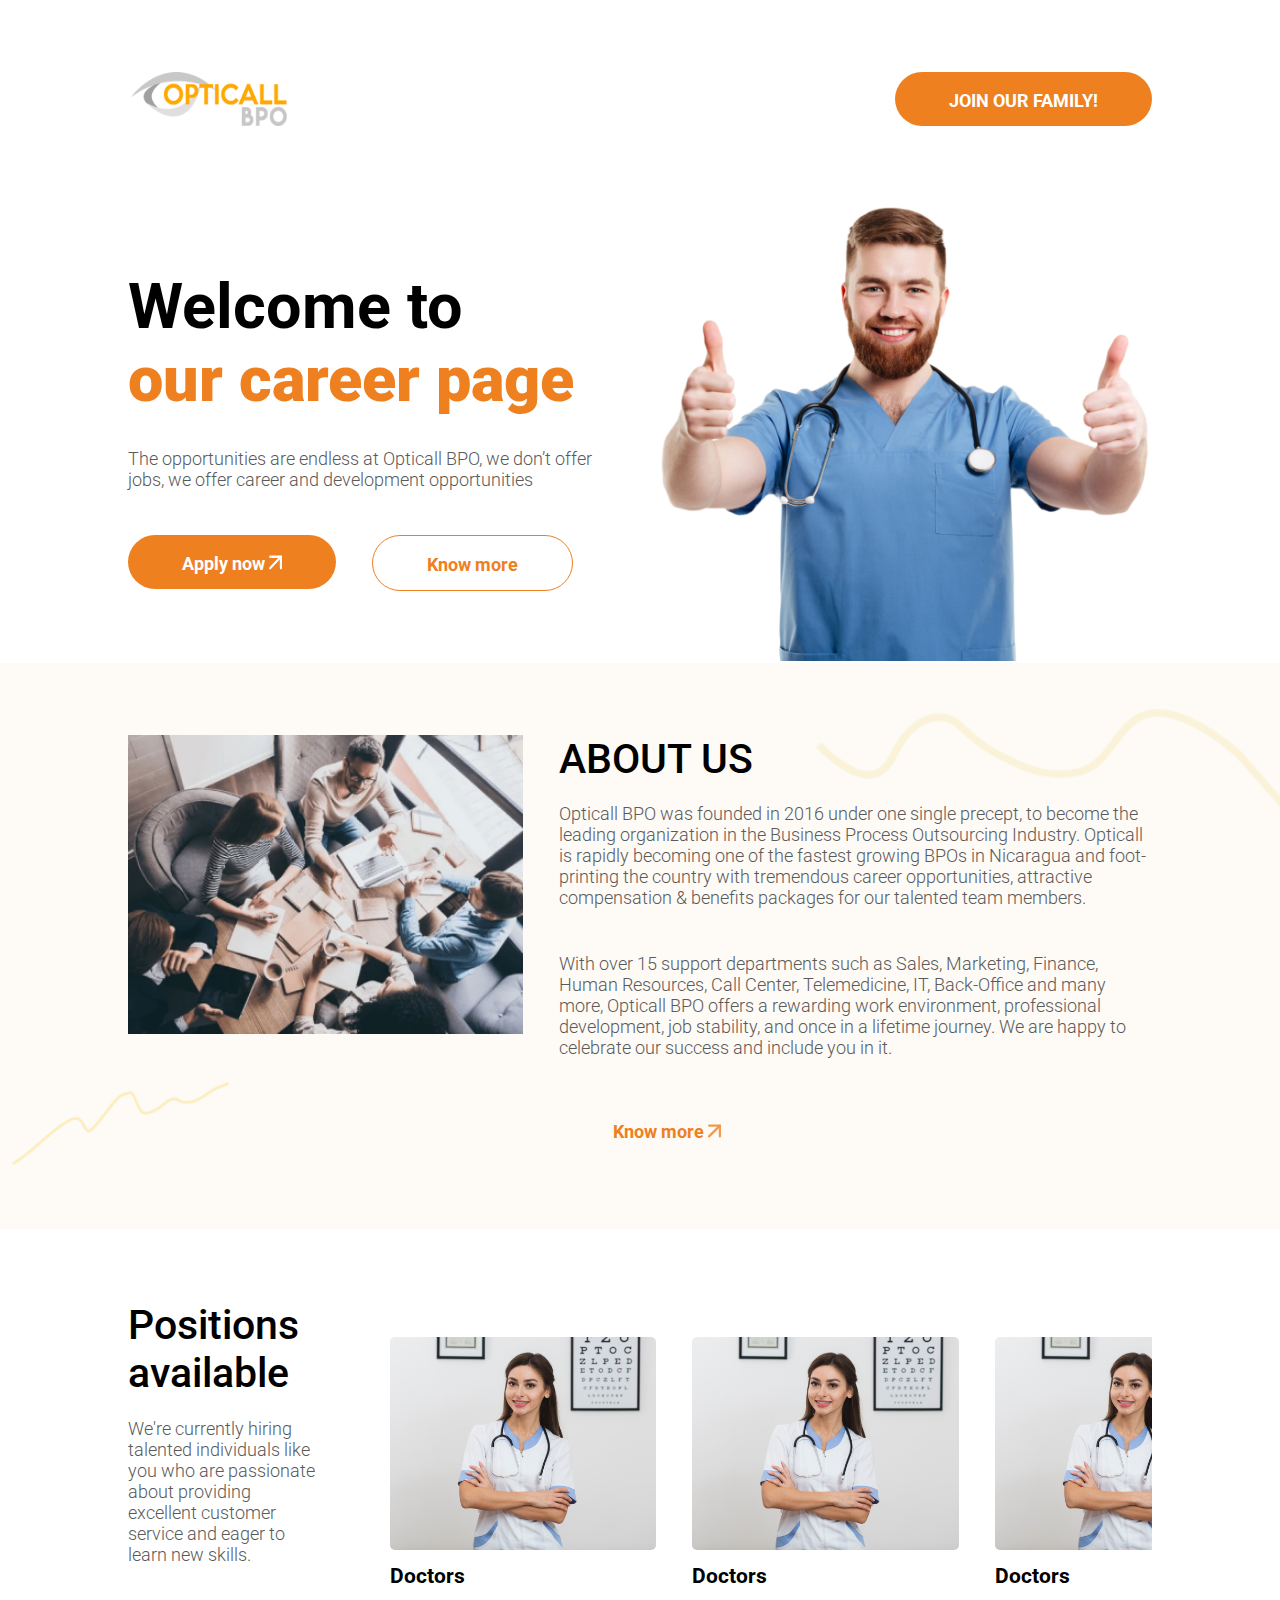
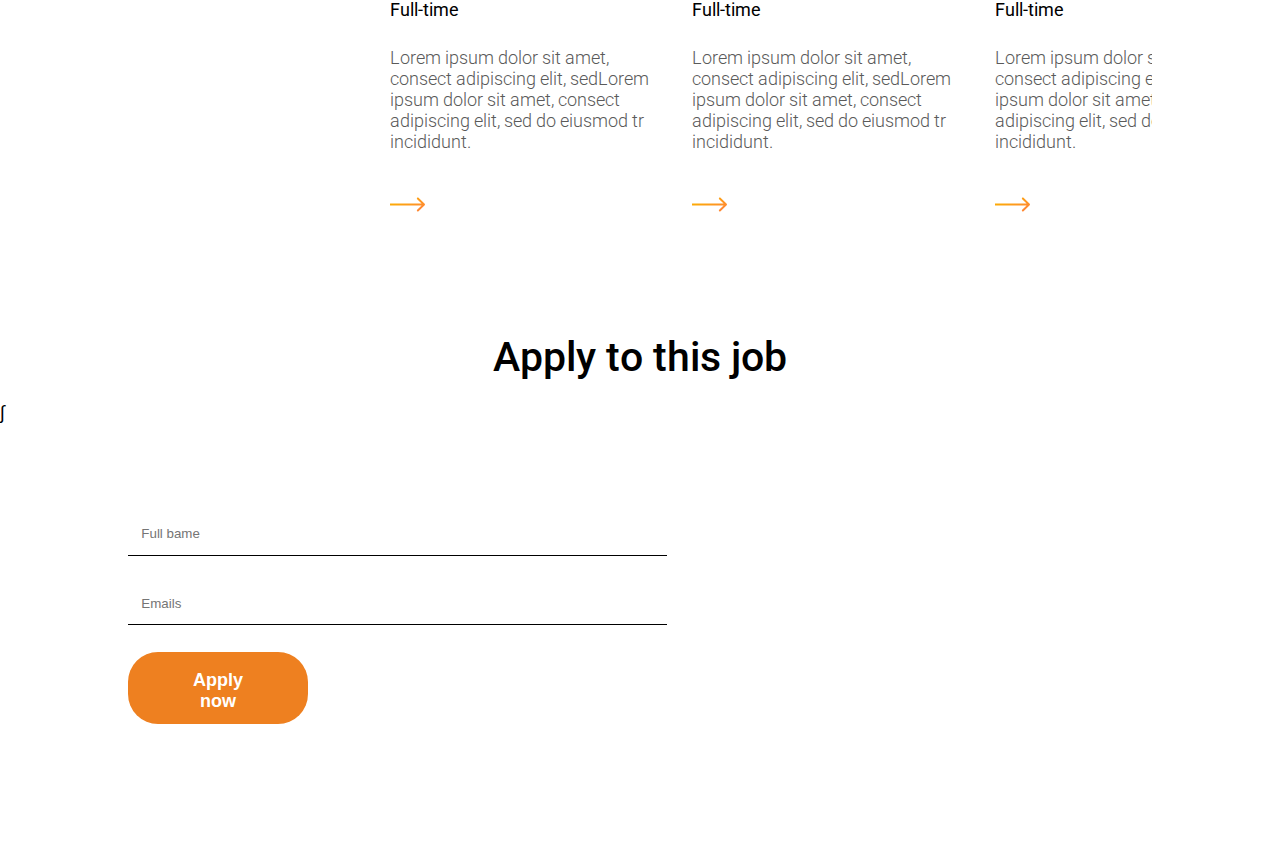
==== index.html @ 7c4b4fc8 "( Feature  ): structuring files and sources" ====
<!DOCTYPE html>
<html lang="en">
<head>
    <meta charset="UTF-8">
    <meta http-equiv="X-UA-Compatible" content="IE=edge">
    <meta name="viewport" content="width=device-width, initial-scale=1.0">
    <title>Optical BPO - Career</title>
    <link rel="stylesheet" href="index.css">
</head>
<body>
    <header>
         <div class="container flex space-between">
             <img class="logo" src="images/logo - optical bpo.png" alt="">
             <a href="#apply" class="btn primaryColor text-uppercase">Join Our Family!</a>
         </div>
    </header>
    <main>
        <div class="container  flex space-evenly">
            <div class="copy-container">
                <h1>Welcome to<br>
                    <strong>our career page</strong></strong></h1>
                <p>The opportunities are endless at Opticall BPO, we don’t offer jobs, we offer career and development opportunities</p>
                <menu class="container-btn flex">
                    <a href="#apply" class="btn primaryColor">Apply now <img src="icons/arrow in btn.svg" alt="arrow icon" class="arrow-icon"></a></a> 
                    <a href="#know-more" class="btn line-primaryColor">Know more</a> 
                </menu>
            </div>
            <picture class="img-container">
                <img src="images/My project-1 (3) 1.png" alt="image of doctor">
            </picture>
        </div>
    </main>
    <section class="about-us">
        <div class="container flex">
            <div class="copy-container sixty">
                <h2>ABOUT US</h2>
                <p>Opticall BPO was founded in 2016 under one single precept, to become the leading organization in the Business Process Outsourcing Industry. Opticall is rapidly becoming one of the fastest growing BPOs in Nicaragua and foot-printing the country with tremendous career opportunities, attractive compensation & benefits packages for our talented team members.</p>
                <p>With over 15 support departments such as Sales, Marketing, Finance, Human Resources, Call Center, Telemedicine, IT, Back-Office and many more, Opticall BPO offers a rewarding work environment, professional development, job stability, and once in a lifetime journey. We are happy to celebrate our success and include you in it.</p>
                <a href="apply" class="btn withoutline-primaryColor">Know more <img src="icons/arrow in btn-orange.svg" alt="arrow icon" class="arrow-icon"></a>
            </div>
            <picture class="img-container forty">
                <img src="images/team-working.png" alt="team working">
            </picture>
        </div>
    </section>
    <section class="positions">
        <div class="container flex">
            <div class="copy-container forty">
                <h2>Positions <br>
                    available</h2>
                <p>We're currently hiring talented individuals like you who are passionate about providing excellent customer service and eager to learn new skills.</p>
            </div>
            <div class="positions-container flex center">
                <article class="position">
                    <img src="images/retrato-joven-doctora.jpg" alt="">
                    <h3>Doctors</h3>
                    <span>Full-time</span>
                    <p>Lorem ipsum dolor sit amet, consect adipiscing elit, sedLorem ipsum dolor sit amet, consect adipiscing elit, sed do eiusmod tr incididunt.</p>
                    <a href="#apply" ><img src="icons/Arrow-positions.svg" alt="arrow icon" class="arrow-icon"></a>
                </article>
                <article class="position">
                    <img src="images/retrato-joven-doctora.jpg" alt="">
                    <h3>Doctors</h3>
                    <span>Full-time</span>
                    <p>Lorem ipsum dolor sit amet, consect adipiscing elit, sedLorem ipsum dolor sit amet, consect adipiscing elit, sed do eiusmod tr incididunt.</p>
                    <a href="#apply" ><img src="icons/Arrow-positions.svg" alt="arrow icon" class="arrow-icon"></a>
                </article>
                <article class="position">
                    <img src="images/retrato-joven-doctora.jpg" alt="">
                    <h3>Doctors</h3>
                    <span>Full-time</span>
                    <p>Lorem ipsum dolor sit amet, consect adipiscing elit, sedLorem ipsum dolor sit amet, consect adipiscing elit, sed do eiusmod tr incididunt.</p>
                    <a href="#apply" ><img src="icons/Arrow-positions.svg" alt="arrow icon" class="arrow-icon"></a>
                </article>
                <article class="position">
                    <img src="images/retrato-joven-doctora.jpg" alt="">
                    <h3>Doctors</h3>
                    <span>Full-time</span>
                    <p>Lorem ipsum dolor sit amet, consect adipiscing elit, sedLorem ipsum dolor sit amet, consect adipiscing elit, sed do eiusmod tr incididunt.</p>
                    <a href="#apply" ><img src="icons/Arrow-positions.svg" alt="arrow icon" class="arrow-icon"></a>
                </article>
            </div>
        </div>
    </section>
    <section id="apply">
        <h2 class="title center">Apply to this job</h2>∫
        <div class="container flex center">
            <form id="my-form" action="https://formspree.io/f/xqkowzog" method="POST">

                <input type="text" name="fullName"  placeholder="Full bame"/>
                <input type="email" name="email"  placeholder="Emails"/>
                <br>
                <button id="my-form-button" class="btn primaryColor">Apply  now</button>
                <p id="my-form-status"></p>
            </form>
        </div>
    </section>
    <script src="js/index.js"></script>
</body>
</html>
---- index.css ----
@import url("css/styles.css");
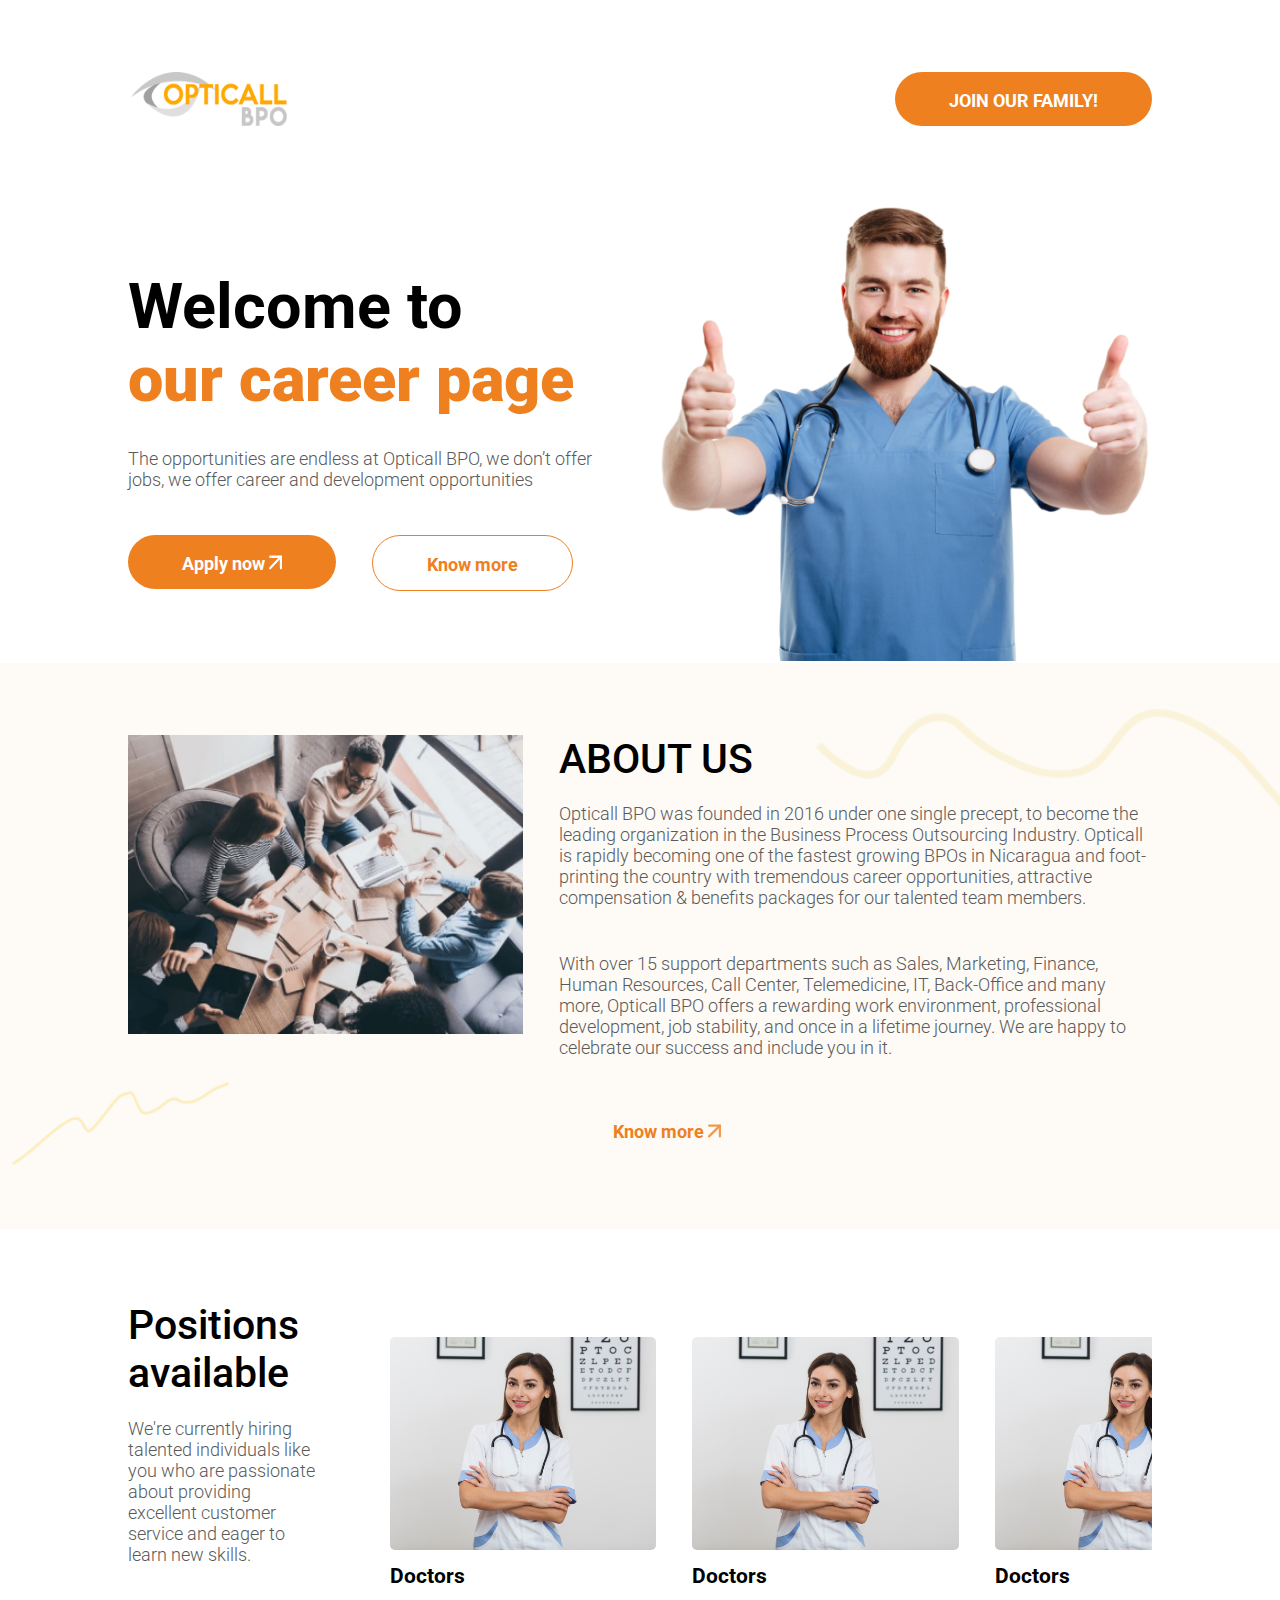
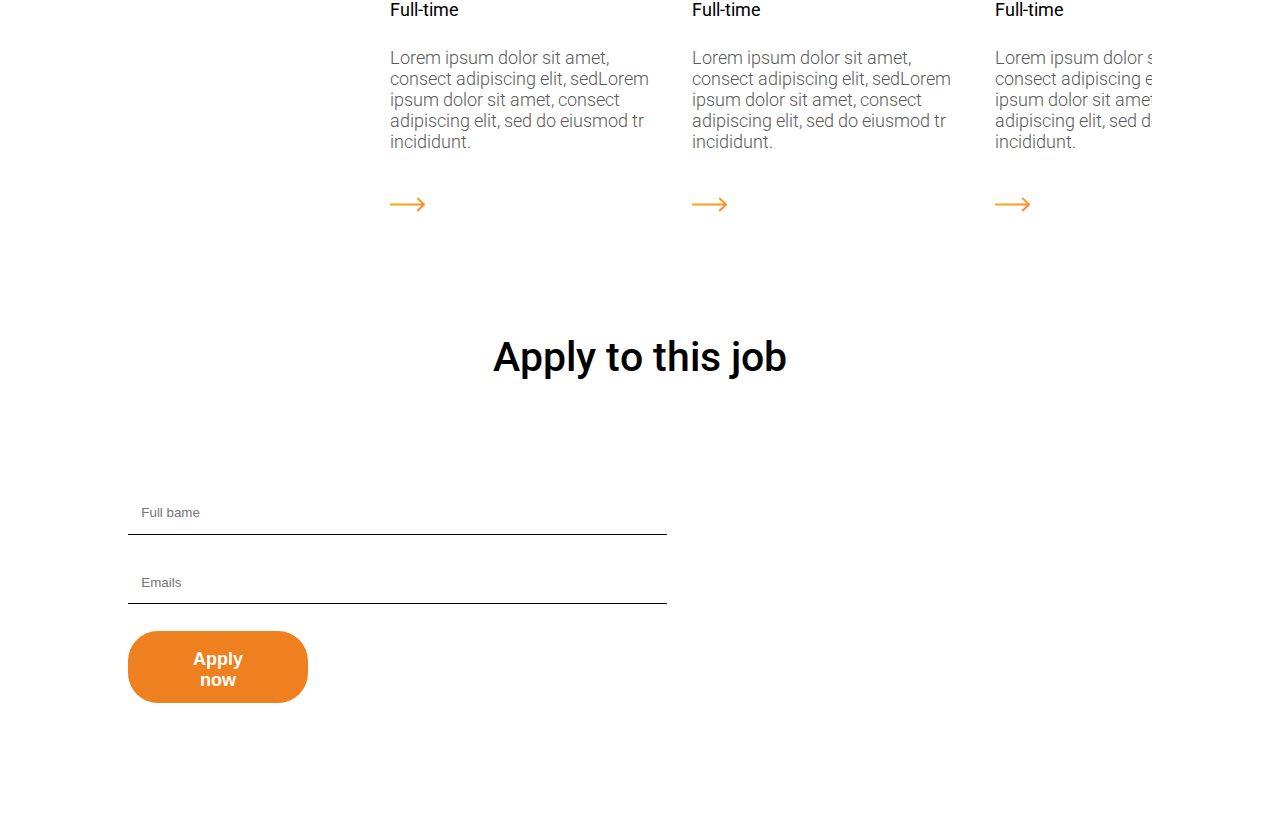
==== commit ddd562c8: "Feature : finishing homepge" ====
--- a/index.html
+++ b/index.html
@@ -83,7 +83,7 @@
         </div>
     </section>
     <section id="apply">
-        <h2 class="title center">Apply to this job</h2>∫
+        <h2 class="title center">Apply to this job</h2>
         <div class="container flex center">
             <form id="my-form" action="https://formspree.io/f/xqkowzog" method="POST">
 
